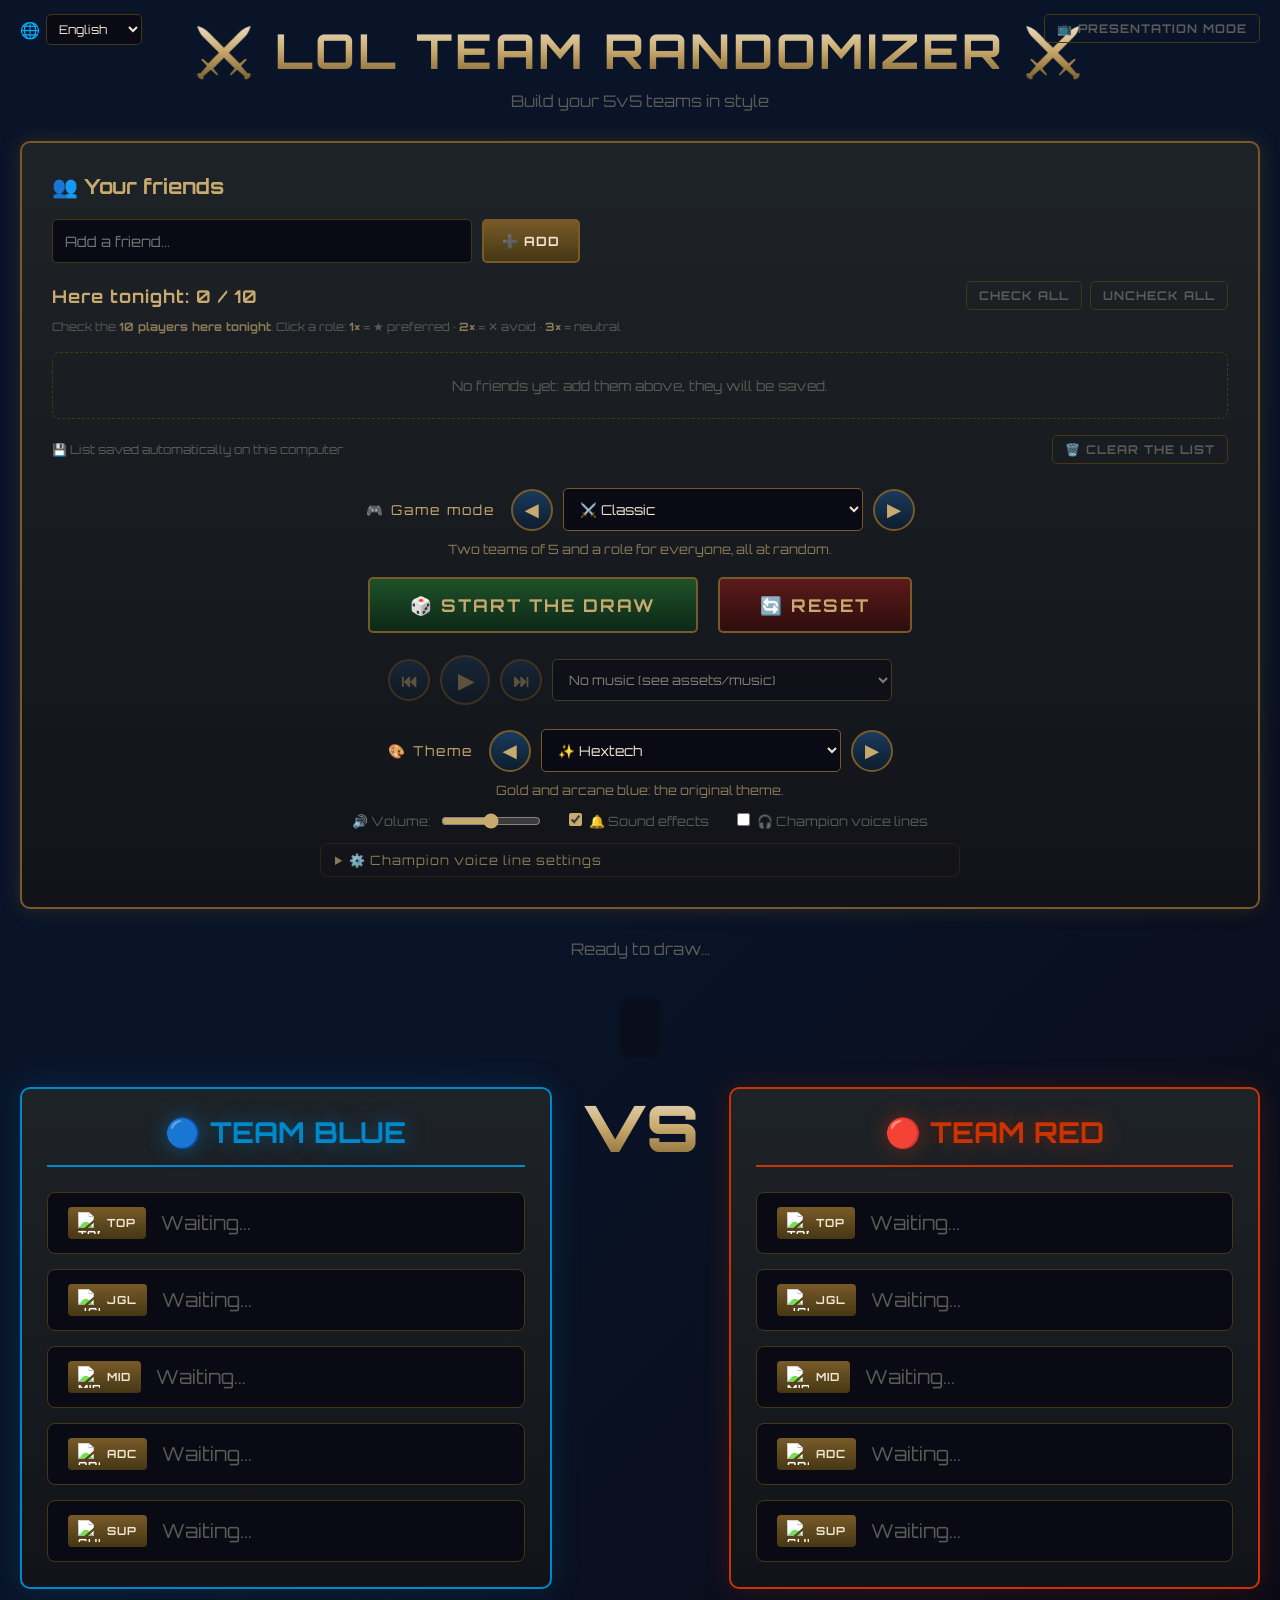
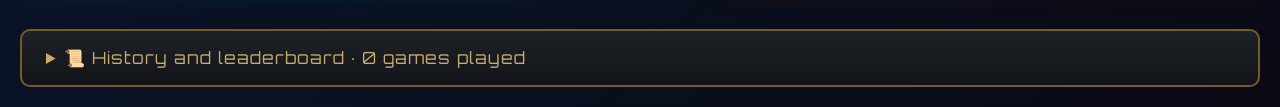
==== index.html @ ed77df09 "Premiere version publique du LoL Team Randomizer (FR/EN, modes, themes, historique)" ====
<!DOCTYPE html>
<html lang="fr">
<head>
    <meta charset="UTF-8">
    <meta name="viewport" content="width=device-width, initial-scale=1.0">
    <title>LoL Team Randomizer</title>
    <link rel="stylesheet" href="css/style.css">
    <!-- Applique le thème enregistré tout de suite, avant l'affichage (évite un flash aux couleurs par défaut) -->
    <script>
        try {
            var savedTheme = localStorage.getItem('lolRandomizer.theme');
            if (savedTheme && /^[a-z]+$/.test(savedTheme)) document.documentElement.dataset.theme = savedTheme;
        } catch (e) { /* stockage indisponible : thème par défaut */ }
    </script>
</head>
<body>
    <canvas id="confettiCanvas"></canvas>

    <!-- Compte à rebours -->
    <div class="countdown-overlay" id="countdownOverlay" aria-hidden="true">
        <div class="countdown-label" id="countdownLabel" data-i18n="count.teams"></div>
        <div class="countdown-number" id="countdownNumber">3</div>
    </div>

    <!-- Écran final -->
    <div class="versus-overlay" id="versusOverlay" role="dialog" aria-modal="true" data-i18n-aria="versus.aria">
        <div class="versus-panel">
            <div class="versus-title" id="versusTitle" data-i18n="versus.ready"></div>
            <div class="versus-grid">
                <div class="versus-team blue" id="versusBlue"></div>
                <div class="versus-vs">VS</div>
                <div class="versus-team red" id="versusRed"></div>
            </div>
            <div class="versus-notes" id="versusNotes"></div>
            <div class="versus-actions">
                <button id="versusMapBtn" data-i18n="versus.map"></button>
                <button id="versusCloseBtn" class="secondary" data-i18n="versus.close"></button>
            </div>
            <div class="versus-share">
                <button type="button" class="share-text-btn" data-i18n="share.text"></button>
                <button type="button" class="share-image-btn" data-i18n="share.image"></button>
                <button type="button" class="share-save-btn" data-i18n="share.save"></button>
            </div>
        </div>
    </div>

    <div class="container">
        <!-- Langue (le changement recharge la page : tout est sauvegardé) -->
        <div class="lang-switch">
            <span aria-hidden="true">🌐</span>
            <select id="langSelect" data-i18n-aria="lang.aria">
                <option value="fr">Français</option>
                <option value="en">English</option>
            </select>
        </div>
        <button type="button" class="link-btn presentation-toggle" id="presentationBtn" aria-pressed="false"
                data-i18n="app.presentation" data-i18n-title="app.presentation.title"></button>
        <h1>⚔️ LOL TEAM RANDOMIZER ⚔️</h1>
        <p class="subtitle" data-i18n="app.subtitle"></p>

        <div class="input-section">
            <h2 data-i18n="roster.title"></h2>

            <form class="add-friend" id="addFriendForm" autocomplete="off">
                <input type="text" id="newFriendName" maxlength="20" data-i18n-placeholder="roster.add.placeholder" data-i18n-aria="roster.add.aria">
                <button type="submit" class="small-btn" data-i18n="roster.add"></button>
            </form>

            <div class="roster-bar">
                <div class="roster-count under" id="rosterCount"></div>
                <div class="roster-bulk">
                    <button type="button" class="link-btn" id="checkAllBtn" data-i18n="roster.checkAll"></button>
                    <button type="button" class="link-btn" id="uncheckAllBtn" data-i18n="roster.uncheckAll"></button>
                </div>
            </div>
            <div class="roster-legend" data-i18n-html="roster.legend"></div>

            <div class="roster-grid" id="rosterGrid"></div>
            <div class="roster-notice" id="rosterNotice" role="status" aria-live="polite"></div>

            <div class="players-footer">
                <span class="save-hint" data-i18n="roster.saveHint"></span>
                <button type="button" class="link-btn" id="clearRosterBtn" data-i18n="roster.clear"></button>
            </div>

            <!-- Sélecteur de mode, comme le lecteur de musique : précédent / suivant / liste -->
            <div class="mode-bar">
                <span class="mode-title" data-i18n="mode.title"></span>
                <button type="button" class="music-btn" id="prevModeBtn" data-i18n-title="mode.prev" data-i18n-aria="mode.prev">◀</button>
                <select id="modeSelect" data-i18n-aria="mode.select.aria"></select>
                <button type="button" class="music-btn" id="nextModeBtn" data-i18n-title="mode.next" data-i18n-aria="mode.next">▶</button>
            </div>
            <div class="mode-description" id="modeDescription"></div>
            <div class="mode-status" id="modeStatus" role="status"></div>
            <div class="captain-options" id="captainOptions">
                <label><span data-i18n="captain.blue"></span> <select id="captainBlue"></select></label>
                <label><span data-i18n="captain.red"></span> <select id="captainRed"></select></label>
            </div>

            <div class="controls">
                <button id="startBtn"></button>
                <button id="resetBtn" data-i18n="btn.reset"></button>
            </div>

            <!-- Lecteur de musique : les pistes viennent de js/playlist.js -->
            <div class="music-bar">
                <button type="button" class="music-btn" id="prevBtn" data-i18n-title="music.prev" data-i18n-aria="music.prev.aria">⏮</button>
                <button type="button" class="music-btn play" id="musicBtn" data-i18n-title="music.play" data-i18n-aria="music.play">▶</button>
                <button type="button" class="music-btn" id="nextBtn" data-i18n-title="music.next" data-i18n-aria="music.next.aria">⏭</button>
                <select id="trackSelect" data-i18n-aria="music.select.aria"></select>
            </div>
            <div class="music-status" id="musicStatus" role="status"></div>

            <!-- Sélecteur de thème : même principe que les modes et la musique -->
            <div class="mode-bar theme-bar">
                <span class="mode-title" data-i18n="theme.title"></span>
                <button type="button" class="music-btn" id="prevThemeBtn" data-i18n-title="theme.prev" data-i18n-aria="theme.prev">◀</button>
                <select id="themeSelect" data-i18n-aria="theme.select.aria"></select>
                <button type="button" class="music-btn" id="nextThemeBtn" data-i18n-title="theme.next" data-i18n-aria="theme.next">▶</button>
            </div>
            <div class="mode-description" id="themeDescription"></div>
            <div class="volume-control">
                <label for="volume" data-i18n="volume.label"></label>
                <input type="range" id="volume" min="0" max="100" value="50">
                <label class="sfx-toggle"><input type="checkbox" id="sfxToggle" checked> <span data-i18n="sfx.label"></span></label>
                <label class="sfx-toggle"><input type="checkbox" id="championLineToggle"> <span data-i18n="line.toggle"></span></label>
            </div>
            <details class="line-settings" id="championLineSettings">
                <summary data-i18n="line.summary"></summary>
                <div class="line-settings-body">
                    <p class="line-note" data-i18n-html="line.note1"></p>
                    <label><span data-i18n="line.fallback.label"></span>
                        <select id="championFallback">
                            <option value="none" data-i18n="line.fallback.none"></option>
                            <option value="favorite" data-i18n="line.fallback.favorite"></option>
                            <option value="random" data-i18n="line.fallback.random"></option>
                        </select>
                    </label>
                    <label><span data-i18n="line.test.with"></span> <select id="championTestSelect"></select></label>
                    <div class="line-test">
                        <button type="button" class="link-btn" id="championTestBtn" data-i18n="line.test.btn"></button>
                        <span class="line-info" id="championTestInfo"></span>
                    </div>
                    <p class="line-note" data-i18n="line.note2"></p>
                </div>
            </details>
            <audio id="bgMusic" preload="metadata"></audio>
        </div>

        <div class="randomizer-display" id="drawArea">
            <div class="pick-label" id="pickLabel" data-i18n="draw.ready"></div>
            <div class="current-pick" id="currentPick"></div>
            <div class="draw-warning" id="drawWarning"></div>
            <div class="captain-actions" id="captainActions">
                <button type="button" class="link-btn" id="captainRandomBtn" data-i18n="captain.random"></button>
            </div>
            <div class="adjust-hint" id="adjustHint">
                <span id="adjustHintText" role="status"></span>
                <div class="post-actions">
                    <button type="button" class="link-btn" id="undoBtn" hidden data-i18n-title="undo.title"></button>
                    <button type="button" class="link-btn rematch-btn" id="rematchBtn" data-i18n="rematch.label" data-i18n-title="rematch.title"></button>
                    <button type="button" class="link-btn" id="showVersusBtn" data-i18n="final.show"></button>
                    <button type="button" class="link-btn share-text-btn" data-i18n="share.text"></button>
                    <button type="button" class="link-btn share-image-btn" data-i18n="share.image"></button>
                    <button type="button" class="link-btn share-save-btn" data-i18n="share.save"></button>
                </div>
                <div class="winner-bar" id="winnerBar" hidden>
                    <span id="winnerText" data-i18n="winner.who"></span>
                    <button type="button" class="link-btn win-btn blue" id="winBlueBtn" data-i18n="winner.blue"></button>
                    <button type="button" class="link-btn win-btn red" id="winRedBtn" data-i18n="winner.red"></button>
                </div>
            </div>
            <div class="remaining-pool" id="remainingPool"></div>
        </div>

        <div class="teams-section">
            <div class="team team-blue"><h2>🔵 TEAM BLUE</h2><div class="team-slots" id="blueTeam"></div></div>
            <div class="vs-section"><div class="vs">VS</div></div>
            <div class="team team-red"><h2>🔴 TEAM RED</h2><div class="team-slots" id="redTeam"></div></div>
        </div>

        <!-- Carte 3D -->
        <div class="minimap-section" id="minimapSection">
            <h2>🗺️ SUMMONER'S RIFT</h2>
            <div class="minimap-wrapper">
                <img class="minimap-bg" id="minimapImg" src="assets/map3d.png" alt="Summoner's Rift">
                <div class="map-tokens-overlay" id="mapTokensOverlay"></div>
            </div>
        </div>

        <!-- Historique des parties et classement -->
        <details class="history-section" id="historySection">
            <summary id="historySummary" data-i18n="history.summary.default"></summary>
            <div class="history-body" id="historyBody"></div>
        </details>
    </div>

    <!-- Télécommande du mode présentation (visible seulement dans ce mode) -->
    <div class="presentation-bar" id="presentationBar">
        <button type="button" class="pres-btn" id="presPrevModeBtn" data-i18n-title="mode.prev" data-i18n-aria="mode.prev">◀</button>
        <span class="pres-mode" id="presentationMode"></span>
        <button type="button" class="pres-btn" id="presNextModeBtn" data-i18n-title="mode.next" data-i18n-aria="mode.next">▶</button>
        <button type="button" class="pres-btn main" id="presStartBtn"></button>
        <button type="button" class="pres-btn" id="presRematchBtn" hidden data-i18n="pres.rematch"></button>
        <button type="button" class="pres-btn" id="presResetBtn" data-i18n="btn.reset"></button>
        <button type="button" class="pres-btn" id="presFullscreenBtn" data-i18n-title="pres.fullscreen">⛶</button>
        <button type="button" class="pres-btn" id="presExitBtn" data-i18n="pres.exit" data-i18n-title="pres.exit.title"></button>
        <span class="pres-notice" id="presentationNotice" role="status"></span>
    </div>

    <!-- Scripts classiques (pas de modules) : l'ordre compte, et ça marche en double-clic -->
    <script src="js/i18n.js"></script>
    <script src="js/lang-fr.js"></script>
    <script src="js/lang-en.js"></script>
    <script src="js/config.js"></script>
    <script src="js/utils.js"></script>
    <script src="js/storage.js"></script>
    <script src="js/champions.js"></script>
    <script src="js/confetti.js"></script>
    <script src="js/playlist.js"></script>
    <script src="js/audio.js"></script>
    <script src="js/sound.js"></script>
    <script src="js/themes.js"></script>
    <script src="js/pick-sounds.js"></script>
    <script src="js/modes.js"></script>
    <script src="js/ui.js"></script>
    <script src="js/roster.js"></script>
    <script src="js/map.js"></script>
    <script src="js/overlay.js"></script>
    <script src="js/stats.js"></script>
    <script src="js/history.js"></script>
    <script src="js/share.js"></script>
    <script src="js/recap.js"></script>
    <script src="js/presentation.js"></script>
    <script src="js/randomizer.js"></script>
    <script src="js/captains.js"></script>
    <script src="js/adjust.js"></script>
    <script src="js/main.js"></script>
</body>
</html>
---- css/style.css ----
@import url('https://fonts.googleapis.com/css2?family=Beaufort+for+LOL:wght@700&family=Orbitron:wght@400;700;900&display=swap');

/* ── Thèmes ──
   Les couleurs "d'ambiance" (ors, bruns, fonds) sont des variables : un thème = un bloc qui les redéfinit.
   Les couleurs qui ont un sens (équipe bleue / rouge, vert = validé, jaune = sélection) ne changent jamais.
   Le thème par défaut est Hextech ; js/themes.js pose data-theme sur <html>. */
:root {
    --bg-a: #0a1428; --bg-b: #091428; --bg-c: #0a0a15;
    --panel-top: #1e2328; --panel-bottom: #111318; --input-bg: #0a0a15;
    --gold: #c8aa6e; --gold-light: #f0e6d2; --gold-deep: #7a5c29; --gold-rgb: 200, 170, 110;
    --border: #785a28; --border-dim: #463714; --border-faint: #2a2418; --border-rgb: 120, 90, 40; --line: #1c1a14;
    --muted: #8a7a55; --muted-dark: #5b5a56;
    --overlay-a-rgb: 12, 24, 48; --overlay-b-rgb: 3, 6, 14;
}
:root[data-theme="noxus"] {
    --bg-a: #1c0a0d; --bg-b: #160709; --bg-c: #0b0405;
    --panel-top: #2a1214; --panel-bottom: #1a0a0c; --input-bg: #0e0506;
    --gold: #e8674d; --gold-light: #ffe2d8; --gold-deep: #8f2a1c; --gold-rgb: 232, 103, 77;
    --border: #9a3324; --border-dim: #552018; --border-faint: #33130f; --border-rgb: 154, 51, 36; --line: #28100d;
    --muted: #b5695a; --muted-dark: #8c574d;
    --overlay-a-rgb: 42, 12, 16; --overlay-b-rgb: 12, 3, 5;
}
:root[data-theme="demacia"] {
    --bg-a: #12213d; --bg-b: #0f1b34; --bg-c: #0a1226;
    --panel-top: #20325a; --panel-bottom: #15233f; --input-bg: #0c162b;
    --gold: #f0cf6b; --gold-light: #f7f9ff; --gold-deep: #a67e1f; --gold-rgb: 240, 207, 107;
    --border: #b8963a; --border-dim: #5a6d96; --border-faint: #33436a; --border-rgb: 184, 150, 58; --line: #26345a;
    --muted: #a9b9dc; --muted-dark: #7486ad;
    --overlay-a-rgb: 18, 33, 61; --overlay-b-rgb: 6, 10, 24;
}
:root[data-theme="zaun"] {
    --bg-a: #170b28; --bg-b: #12091f; --bg-c: #0a0514;
    --panel-top: #26173f; --panel-bottom: #170e29; --input-bg: #0b0618;
    --gold: #b6f04a; --gold-light: #f3ffd9; --gold-deep: #5f8a14; --gold-rgb: 182, 240, 74;
    --border: #7b5cc0; --border-dim: #45308a; --border-faint: #2f2163; --border-rgb: 123, 92, 192; --line: #231a4b;
    --muted: #ab96dd; --muted-dark: #7160a3;
    --overlay-a-rgb: 26, 12, 46; --overlay-b-rgb: 8, 4, 18;
}
:root[data-theme="shadow"] {
    --bg-a: #051a1c; --bg-b: #04171a; --bg-c: #020b0d;
    --panel-top: #0e2e2f; --panel-bottom: #081c1d; --input-bg: #030f10;
    --gold: #63e6cf; --gold-light: #dcfff8; --gold-deep: #1d7f72; --gold-rgb: 99, 230, 207;
    --border: #2f978a; --border-dim: #1a5c55; --border-faint: #10403b; --border-rgb: 47, 151, 138; --line: #0c2e2b;
    --muted: #70bbb0; --muted-dark: #3f8078;
    --overlay-a-rgb: 6, 32, 34; --overlay-b-rgb: 2, 10, 12;
}

* { margin: 0; padding: 0; box-sizing: border-box; }

body {
    min-height: 100vh;
    background: linear-gradient(135deg, var(--bg-a) 0%, var(--bg-b) 50%, var(--bg-c) 100%);
    transition: background 0.4s;
    font-family: 'Orbitron', sans-serif;
    color: var(--gold);
    overflow-x: hidden;
}

.container { max-width: 1400px; margin: 0 auto; padding: 20px; position: relative; }

h1 {
    text-align: center; font-size: 3rem; margin-bottom: 10px;
    background: linear-gradient(180deg, var(--gold-light) 0%, var(--gold) 50%, var(--gold-deep) 100%);
    -webkit-background-clip: text; -webkit-text-fill-color: transparent;
    letter-spacing: 3px;
}
.subtitle { text-align: center; color: var(--muted-dark); margin-bottom: 30px; font-size: 1rem; }

/* ── Boutons ── */
button {
    padding: 15px 40px; font-family: 'Orbitron', sans-serif; font-size: 1.1rem; font-weight: bold;
    border: 2px solid var(--border); border-radius: 5px; cursor: pointer; transition: all 0.3s;
    text-transform: uppercase; letter-spacing: 2px;
}
.controls { display: flex; justify-content: center; gap: 20px; margin-top: 20px; flex-wrap: wrap; }
#startBtn { background: linear-gradient(180deg, #1e5128 0%, #0d2818 100%); color: var(--gold); }
#startBtn:hover:not(:disabled) { background: linear-gradient(180deg, #2d7a3d 0%, #1e5128 100%); box-shadow: 0 0 20px rgba(45, 122, 61, 0.5); transform: scale(1.05); }
#startBtn:disabled { opacity: 0.5; cursor: not-allowed; }
#resetBtn { background: linear-gradient(180deg, #5c1a1a 0%, #2d0d0d 100%); color: var(--gold); }
#resetBtn:hover { background: linear-gradient(180deg, #8b2828 0%, #5c1a1a 100%); box-shadow: 0 0 20px rgba(139, 40, 40, 0.5); transform: scale(1.05); }

button.small-btn {
    padding: 10px 18px; font-size: 0.8rem; letter-spacing: 1px;
    background: linear-gradient(180deg, var(--border) 0%, var(--border-dim) 100%); color: var(--gold-light);
}
button.small-btn:hover { filter: brightness(1.25); }
button.link-btn {
    padding: 6px 12px; font-size: 0.75rem; letter-spacing: 1px;
    background: transparent; color: var(--muted-dark); border: 1px solid var(--border-dim);
}
button.link-btn:hover { color: var(--gold); border-color: var(--gold); }

/* ── Roster d'amis ── */
.input-section {
    background: linear-gradient(180deg, var(--panel-top) 0%, var(--panel-bottom) 100%);
    border: 2px solid var(--border); border-radius: 10px; padding: 30px;
    margin-bottom: 30px; box-shadow: 0 0 20px rgba(var(--border-rgb), 0.3);
}
.input-section h2 { color: var(--gold); margin-bottom: 20px; font-size: 1.3rem; }

.add-friend { display: flex; gap: 10px; margin-bottom: 18px; }
.add-friend input {
    flex: 1; max-width: 420px;
    background: var(--input-bg); border: 1px solid var(--border-dim); border-radius: 5px;
    padding: 12px; color: var(--gold-light); font-family: 'Orbitron', sans-serif; font-size: 0.9rem; transition: all 0.3s;
}
.add-friend input:focus, .friend-name:focus { outline: none; border-color: var(--gold); box-shadow: 0 0 10px rgba(var(--gold-rgb), 0.3); }

.roster-bar { display: flex; justify-content: space-between; align-items: center; gap: 15px; flex-wrap: wrap; margin-bottom: 8px; }
.roster-count { font-size: 1.1rem; font-weight: 700; letter-spacing: 1px; }
.roster-count.ok { color: #4ade80; text-shadow: 0 0 12px rgba(74, 222, 128, 0.4); }
.roster-count.under { color: var(--gold); }
.roster-count.over { color: #ff6b4a; }
.roster-bulk { display: flex; gap: 8px; }
.roster-legend { color: var(--muted-dark); font-size: 0.72rem; margin-bottom: 16px; line-height: 1.6; }
.roster-legend b { color: var(--muted); }

.roster-grid { display: grid; grid-template-columns: repeat(auto-fill, minmax(360px, 1fr)); gap: 10px; align-items: start; }
.roster-empty { grid-column: 1 / -1; text-align: center; color: var(--muted-dark); padding: 24px; border: 1px dashed var(--border-dim); border-radius: 8px; font-size: 0.85rem; }

.friend {
    display: flex; align-items: center; gap: 10px;
    background: var(--input-bg); border: 1px solid var(--border-faint); border-radius: 8px; padding: 8px 10px;
    opacity: 0.6; transition: all 0.2s;
}
.friend.present { opacity: 1; border-color: var(--border); background: linear-gradient(90deg, rgba(var(--border-rgb), 0.18), var(--input-bg) 60%); }
.friend input[type="checkbox"] { width: 20px; height: 20px; accent-color: var(--gold); cursor: pointer; flex-shrink: 0; }
.friend-name {
    flex: 1; min-width: 80px;
    background: transparent; border: 1px solid transparent; border-radius: 5px;
    padding: 6px 8px; color: var(--gold-light); font-family: 'Orbitron', sans-serif; font-size: 0.9rem;
}
.friend-name:hover { border-color: var(--border-dim); }

.friend-roles { display: flex; gap: 5px; }
button.role-pref {
    position: relative; width: 34px; height: 34px; padding: 0; border-radius: 6px;
    background: var(--input-bg); border: 1px solid var(--border-dim);
    display: flex; align-items: center; justify-content: center;
}
button.role-pref img { width: 20px; height: 20px; filter: grayscale(1) brightness(1.2); opacity: 0.45; transition: all 0.2s; }
button.role-pref:hover { border-color: var(--gold); }
button.role-pref:hover img { opacity: 0.9; }
button.role-pref.prefer { border-color: #4ade80; background: rgba(74, 222, 128, 0.12); box-shadow: 0 0 8px rgba(74, 222, 128, 0.35); }
button.role-pref.prefer img { filter: brightness(1.5); opacity: 1; }
button.role-pref.avoid { border-color: #cc3300; background: rgba(204, 51, 0, 0.12); }
button.role-pref.avoid img { opacity: 0.25; }
button.role-pref.prefer::after, button.role-pref.avoid::after {
    position: absolute; top: -6px; right: -5px; width: 15px; height: 15px; border-radius: 50%;
    font-size: 9px; line-height: 15px; text-align: center; font-weight: 900; color: #000;
}
button.role-pref.prefer::after { content: '★'; background: #4ade80; }
button.role-pref.avoid::after { content: '✕'; background: #ff6b4a; }

button.friend-del {
    padding: 4px 8px; font-size: 0.8rem; letter-spacing: 0;
    background: transparent; color: var(--muted-dark); border: 1px solid transparent;
}
button.friend-del:hover { color: #ff6b4a; border-color: #cc3300; }

.roster-notice { min-height: 0; margin-top: 14px; font-size: 0.8rem; }
.roster-notice.warn { color: #ffcc00; }
.roster-notice.error { color: #ff6b4a; }
.roster-notice.warn, .roster-notice.error { padding: 10px 14px; border: 1px solid currentColor; border-radius: 6px; background: rgba(0, 0, 0, 0.3); }

.players-footer { display: flex; justify-content: space-between; align-items: center; gap: 15px; flex-wrap: wrap; margin-top: 16px; }
.save-hint { color: var(--muted-dark); font-size: 0.75rem; }

/* ── Sélecteur de mode (même principe que le lecteur de musique) ── */
.mode-bar { display: flex; align-items: center; justify-content: center; gap: 10px; margin-top: 24px; flex-wrap: wrap; }
.mode-title { color: var(--gold); font-size: 0.85rem; letter-spacing: 2px; margin-right: 6px; }
#modeSelect, #themeSelect, .captain-options select {
    padding: 11px 12px; background: var(--input-bg); color: var(--gold-light); border: 1px solid var(--border); border-radius: 5px;
    font-family: 'Orbitron', sans-serif; font-size: 0.85rem; cursor: pointer;
}
#modeSelect, #themeSelect { width: 300px; max-width: 100%; }
#modeSelect:focus, #themeSelect:focus, .captain-options select:focus { outline: none; border-color: var(--gold); box-shadow: 0 0 10px rgba(var(--gold-rgb), 0.3); }
#modeSelect:disabled, .music-btn:disabled { opacity: 0.4; cursor: not-allowed; }
.mode-description { text-align: center; color: var(--muted); font-size: 0.8rem; margin-top: 10px; }
.mode-status { text-align: center; font-size: 0.75rem; margin-top: 6px; }
.mode-status.ok { color: #4ade80; }
.mode-status.info { color: var(--muted); }
.mode-status.error { color: #ff6b4a; }

.captain-options { display: none; justify-content: center; gap: 24px; flex-wrap: wrap; margin-top: 14px; }
.captain-options.visible { display: flex; }
.captain-options label { color: var(--muted); font-size: 0.8rem; display: flex; align-items: center; gap: 8px; }

.captain-actions { display: none; margin-top: 10px; }
.captain-actions.visible { display: block; }
.pool-player.pickable { cursor: pointer; border-color: var(--gold); }
.pool-player.pickable:hover, .pool-player.pickable:focus-visible { border-color: #ffcc00; box-shadow: 0 0 15px rgba(255, 204, 0, 0.5); transform: scale(1.1); color: #ffcc00; outline: none; }
.team.on-turn { animation: turnGlow 1s ease-in-out infinite alternate; }
@keyframes turnGlow { from { filter: brightness(1); } to { filter: brightness(1.35); } }

/* ── Lecteur de musique ── */
.music-bar { display: flex; align-items: center; justify-content: center; gap: 10px; margin-top: 22px; flex-wrap: wrap; }
button.music-btn {
    width: 42px; height: 42px; padding: 0; font-size: 1.05rem; letter-spacing: 0; text-transform: none;
    background: linear-gradient(180deg, #1a3a5c 0%, #0d1d2d 100%); color: var(--gold); border-radius: 50%;
    display: flex; align-items: center; justify-content: center;
}
button.music-btn:hover:not(:disabled) { background: linear-gradient(180deg, #28558b 0%, #1a3a5c 100%); box-shadow: 0 0 16px rgba(40, 85, 139, 0.55); }
button.music-btn.play { width: 50px; height: 50px; font-size: 1.25rem; }
button.music-btn:disabled { opacity: 0.4; cursor: not-allowed; }
#trackSelect {
    width: 340px; max-width: 100%; padding: 11px 12px;
    background: var(--input-bg); color: var(--gold-light); border: 1px solid var(--border); border-radius: 5px;
    font-family: 'Orbitron', sans-serif; font-size: 0.8rem; cursor: pointer;
}
#trackSelect:focus { outline: none; border-color: var(--gold); box-shadow: 0 0 10px rgba(var(--gold-rgb), 0.3); }
#trackSelect:disabled { opacity: 0.5; cursor: not-allowed; }
.music-status { text-align: center; color: #ffcc00; font-size: 0.75rem; min-height: 0; margin-top: 8px; }

.volume-control { display: flex; align-items: center; gap: 10px; justify-content: center; margin-top: 15px; flex-wrap: wrap; }
.volume-control label { color: var(--muted-dark); font-size: 0.8rem; }
.volume-control input[type="range"] { width: 100px; accent-color: var(--gold); }
.sfx-toggle { margin-left: 18px; cursor: pointer; }
.sfx-toggle input { accent-color: var(--gold); margin-right: 4px; }

/* ── Équipes ── */
.teams-section { display: grid; grid-template-columns: 1fr auto 1fr; gap: 30px; align-items: start; }
.team { background: linear-gradient(180deg, var(--panel-top) 0%, var(--panel-bottom) 100%); border: 2px solid var(--border); border-radius: 10px; padding: 25px; min-height: 400px; }
.team-blue { border-color: #0088cc; box-shadow: 0 0 30px rgba(0, 136, 204, 0.2); }
.team-red { border-color: #cc3300; box-shadow: 0 0 30px rgba(204, 51, 0, 0.2); }
.team h2 { text-align: center; font-size: 1.8rem; margin-bottom: 25px; padding-bottom: 15px; border-bottom: 2px solid; }
.team-blue h2 { color: #0088cc; border-color: #0088cc; text-shadow: 0 0 20px rgba(0, 136, 204, 0.5); }
.team-red h2 { color: #cc3300; border-color: #cc3300; text-shadow: 0 0 20px rgba(204, 51, 0, 0.5); }
.team-slots { display: flex; flex-direction: column; gap: 15px; }

.slot {
    background: var(--input-bg); border: 1px solid var(--border-dim); border-radius: 8px;
    padding: 14px 20px; font-size: 1.2rem; color: var(--muted-dark); transition: all 0.3s;
    display: flex; align-items: center; gap: 15px;
}
.slot.filled { color: var(--gold-light); border-color: var(--gold); }
.team-blue .slot.filled { border-color: #0088cc; background: linear-gradient(90deg, rgba(0, 136, 204, 0.18), var(--input-bg) 70%); }
.team-red .slot.filled { border-color: #cc3300; background: linear-gradient(90deg, rgba(204, 51, 0, 0.18), var(--input-bg) 70%); }
.slot.selecting { animation: pulse 0.1s infinite; border-color: #ffcc00; box-shadow: 0 0 20px rgba(255, 204, 0, 0.5); }
.slot.locked { animation: lockPop 0.5s ease-out; }
.slot-role {
    min-width: 70px; padding: 5px 10px;
    background: linear-gradient(180deg, var(--border) 0%, var(--border-dim) 100%); border-radius: 4px;
    display: flex; align-items: center; justify-content: center; gap: 7px;
    font-size: 0.7rem; font-weight: bold; letter-spacing: 1px; color: var(--gold-light);
}
.slot-role img { width: 22px; height: 22px; flex-shrink: 0; filter: brightness(1.3); }
.slot-name { flex: 1; min-width: 0; overflow: hidden; text-overflow: ellipsis; white-space: nowrap; }
.slot-role-plain { min-width: 62px; }

/* Champion tiré au hasard (mode "Champions au hasard") */
.slot-champ { display: none; align-items: center; gap: 8px; flex-shrink: 0; font-size: 0.8rem; color: var(--gold); }
.slot-champ.has-champ { display: flex; }
.slot-champ-icon { width: 34px; height: 34px; border-radius: 6px; border: 1px solid var(--gold); object-fit: cover; }
.slot-champ.rolling .slot-champ-icon { display: none; }
.slot-champ.rolling .slot-champ-name { color: #ffcc00; }
.slot-champ.champ-locked { animation: lockPop 0.5s ease-out; }
button.slot-champ-reroll {
    width: 34px; height: 34px; padding: 0; font-size: 1rem; letter-spacing: 0; flex-shrink: 0; display: none;
    background: rgba(0, 0, 0, 0.4); border: 1px solid var(--border-dim); border-radius: 6px; align-items: center; justify-content: center;
}
.slot.adjustable button.slot-champ-reroll { display: flex; }
button.slot-champ-reroll:hover:not(:disabled) { border-color: #ffcc00; transform: rotate(-25deg) scale(1.1); }
button.slot-champ-reroll:disabled { opacity: 0.3; cursor: not-allowed; }

/* Ajustements après le tirage : clic pour échanger, 🎲 pour relancer un poste */
button.slot-reroll {
    display: none; width: 34px; height: 34px; padding: 0; font-size: 1rem; letter-spacing: 0; flex-shrink: 0;
    background: rgba(0, 0, 0, 0.4); border: 1px solid var(--border-dim); border-radius: 6px;
    align-items: center; justify-content: center;
}
.slot.adjustable button.slot-reroll { display: flex; }
button.slot-reroll:hover { border-color: #ffcc00; transform: rotate(25deg) scale(1.1); }
.slot.adjustable { cursor: pointer; }
.slot.adjustable:hover, .slot.adjustable:focus-visible { border-color: #ffcc00; outline: none; }
.slot.swap-selected { border-color: #ffcc00 !important; box-shadow: 0 0 18px rgba(255, 204, 0, 0.55); transform: scale(1.02); }

.adjust-hint {
    display: none; flex-direction: column; align-items: center; gap: 10px;
    margin-top: 12px; color: var(--muted); font-size: 0.78rem;
}
.adjust-hint.visible { display: flex; }
.post-actions, .winner-bar { display: flex; align-items: center; justify-content: center; gap: 10px; flex-wrap: wrap; }
.winner-bar[hidden] { display: none; }
button.rematch-btn { color: var(--gold); border-color: var(--border); }
button.rematch-btn:hover { background: rgba(var(--gold-rgb), 0.12); }
.winner-bar > span { color: var(--gold); font-size: 0.85rem; letter-spacing: 1px; }
button.win-btn.blue:hover, button.win-btn.blue.active { color: #6fcbff; border-color: #0088cc; }
button.win-btn.red:hover, button.win-btn.red.active { color: #ff8a6b; border-color: #cc3300; }
button.win-btn.active { background: rgba(255, 255, 255, 0.06); }

/* Boutons de partage sur l'écran final */
.versus-share { display: flex; justify-content: center; gap: 12px; flex-wrap: wrap; margin-top: 14px; }
.versus-share button {
    padding: 9px 16px; font-size: 0.75rem; letter-spacing: 1px;
    background: transparent; color: var(--muted); border: 1px solid var(--border-dim);
}
.versus-share button:hover { color: var(--gold); border-color: var(--gold); }

/* Réglages de l'annonceur */
.line-settings { max-width: 640px; margin: 14px auto 0; border: 1px solid var(--border-faint); border-radius: 8px; padding: 8px 14px; }
.line-settings summary { cursor: pointer; color: var(--muted); font-size: 0.8rem; letter-spacing: 1px; }
.line-settings summary:hover { color: var(--gold); }
.line-settings-body { display: grid; gap: 12px; margin-top: 12px; padding-bottom: 6px; }
.line-settings-body label { display: flex; align-items: center; gap: 10px; color: var(--muted); font-size: 0.8rem; flex-wrap: wrap; }
.line-settings-body select, .friend-intro select {
    flex: 1; min-width: 130px; padding: 8px 10px; background: var(--input-bg); color: var(--gold-light);
    border: 1px solid var(--border); border-radius: 5px; font-family: 'Orbitron', sans-serif; font-size: 0.8rem;
}
.line-test { display: flex; align-items: center; gap: 12px; flex-wrap: wrap; }
.line-info { color: var(--muted); font-size: 0.72rem; }
.line-note { color: var(--muted-dark); font-size: 0.72rem; line-height: 1.6; }
.line-note b { color: var(--muted); }

/* Intro spéciale d'un ami (🎤) */
.friend { flex-wrap: wrap; }
button.friend-intro-btn {
    padding: 4px 8px; font-size: 0.9rem; letter-spacing: 0; background: transparent;
    border: 1px solid transparent; border-radius: 6px; opacity: 0.45;
}
button.friend-intro-btn:hover { opacity: 1; border-color: var(--border); }
button.friend-intro-btn.set { opacity: 1; background: rgba(var(--gold-rgb), 0.15); border-color: var(--gold); }
.friend-intro { flex: 1 0 100%; display: flex; gap: 8px; align-items: center; flex-wrap: wrap; padding: 6px 0 2px 30px; }

/* Historique et classement */
.history-section { margin-top: 40px; border: 2px solid var(--border); border-radius: 10px; padding: 16px 24px; background: linear-gradient(180deg, var(--panel-top) 0%, var(--panel-bottom) 100%); }
.history-section summary { cursor: pointer; color: var(--gold); font-size: 1.05rem; letter-spacing: 1px; }
.history-body { margin-top: 18px; }
.hist-title { color: var(--gold); font-size: 0.95rem; letter-spacing: 1px; margin: 18px 0 10px; }
.hist-empty { color: var(--muted-dark); font-size: 0.8rem; padding: 10px 0; }
table.leaderboard { width: 100%; border-collapse: collapse; font-size: 0.85rem; }
table.leaderboard th { color: var(--muted); font-weight: 400; text-align: left; padding: 6px 10px; border-bottom: 1px solid var(--border-dim); }
table.leaderboard td { padding: 8px 10px; border-bottom: 1px solid var(--line); color: var(--gold); }
table.leaderboard td.lb-name { color: var(--gold-light); font-weight: 700; }
.hist-match { display: grid; grid-template-columns: 200px 1fr auto; gap: 14px; align-items: center; padding: 10px 0; border-bottom: 1px solid var(--line); font-size: 0.78rem; }
.hist-meta { color: var(--muted); }
.hist-team { padding: 2px 0; color: var(--muted); }
.hist-team.blue { color: #7aa9c4; } .hist-team.red { color: #c4907a; }
.hist-team.won { font-weight: 700; color: var(--gold-light); }
.hist-actions { display: flex; gap: 6px; }
.hist-actions .link-btn.active { color: #4ade80; border-color: #4ade80; }
.hist-footer { display: flex; justify-content: flex-end; gap: 10px; margin-top: 16px; flex-wrap: wrap; }
/* ── Glisser-déposer pour échanger deux joueurs ── */
.slot.adjustable[draggable="true"] { cursor: grab; }
.slot.dragging { opacity: 0.4; cursor: grabbing; }
.slot.drop-target { border-color: #ffcc00 !important; box-shadow: 0 0 22px rgba(255, 204, 0, 0.6); transform: scale(1.03); }

/* ── Badges, statistiques fun, récap de soirée ── */
table.leaderboard td.lb-badges { white-space: nowrap; }
.badge { display: inline-block; margin-right: 4px; font-size: 1.05rem; cursor: help; }
.badge-legend { color: var(--muted-dark); font-size: 0.7rem; margin-top: 10px; line-height: 1.8; }
.facts { display: grid; grid-template-columns: repeat(auto-fill, minmax(320px, 1fr)); gap: 10px; }
.fact { display: flex; align-items: center; gap: 12px; padding: 10px 14px; background: var(--input-bg); border: 1px solid var(--border-faint); border-radius: 8px; font-size: 0.8rem; color: var(--gold-light); line-height: 1.5; }
.fact-icon { font-size: 1.4rem; flex-shrink: 0; }
.recap-box { margin-bottom: 10px; padding-bottom: 14px; border-bottom: 1px solid var(--line); }
.recap-box .hist-title { margin-top: 0; }
.recap-row { display: flex; align-items: center; gap: 10px; flex-wrap: wrap; }
.recap-row select {
    flex: 1; min-width: 220px; max-width: 420px; padding: 9px 10px; background: var(--input-bg); color: var(--gold-light);
    border: 1px solid var(--border); border-radius: 5px; font-family: 'Orbitron', sans-serif; font-size: 0.8rem;
}

/* ── Mode présentation (partage d'écran) : gros textes, interface allégée ── */
.presentation-toggle { position: absolute; top: 14px; right: 20px; z-index: 5; }
.lang-switch { position: absolute; top: 14px; left: 20px; z-index: 5; display: flex; align-items: center; gap: 6px; color: var(--muted); }
.lang-switch select {
    padding: 6px 8px; background: var(--input-bg); color: var(--gold-light); border: 1px solid var(--border-dim);
    border-radius: 5px; font-family: 'Orbitron', sans-serif; font-size: 0.75rem; cursor: pointer;
}
.lang-switch select:focus { outline: none; border-color: var(--gold); }
body.presentation .lang-switch { display: none; }
.presentation-bar {
    display: none; position: fixed; left: 0; right: 0; bottom: 0; z-index: 7000;
    align-items: center; justify-content: center; flex-wrap: wrap; gap: 10px; padding: 12px 16px;
    background: rgba(var(--overlay-b-rgb), 0.94); border-top: 2px solid var(--border);
}
body.presentation .presentation-bar { display: flex; }
button.pres-btn {
    padding: 10px 18px; font-size: 0.95rem; letter-spacing: 1px;
    background: linear-gradient(180deg, var(--border) 0%, var(--border-dim) 100%); color: var(--gold-light);
}
button.pres-btn.main { background: linear-gradient(180deg, #1e5128 0%, #0d2818 100%); color: var(--gold); }
button.pres-btn:hover:not(:disabled) { filter: brightness(1.3); }
button.pres-btn:disabled { opacity: 0.45; cursor: not-allowed; }
button.pres-btn[hidden] { display: none; }
.pres-mode { min-width: 230px; text-align: center; color: var(--gold); font-size: 1rem; letter-spacing: 1px; }
.pres-notice { flex-basis: 100%; text-align: center; color: #ff6b4a; font-size: 0.9rem; }
.pres-notice:empty { display: none; }

body.presentation .input-section,
body.presentation .history-section,
body.presentation .subtitle,
body.presentation .presentation-toggle,
body.presentation .captain-options,
body.presentation #adjustHintText,
body.presentation #rematchBtn,
body.presentation .post-actions .share-text-btn,
body.presentation .post-actions .share-image-btn,
body.presentation .post-actions .share-save-btn { display: none; }
body.presentation .container { max-width: 1700px; padding: 12px 24px 150px; }
body.presentation h1 { font-size: 2rem; margin-bottom: 4px; }
body.presentation .randomizer-display { margin-bottom: 18px; }
body.presentation .pick-label { font-size: 1.5rem; color: var(--gold); }
body.presentation .current-pick { font-size: 4.2rem; }
body.presentation .remaining-pool .pool-player { font-size: 1.15rem; padding: 10px 18px; }
body.presentation .teams-section { grid-template-columns: 1fr auto 1fr; gap: 24px; }
body.presentation .vs-section { order: 0; }
body.presentation .vs { font-size: 5rem; }
body.presentation .team { padding: 22px; min-height: 0; }
body.presentation .team h2 { font-size: 2.3rem; margin-bottom: 20px; }
body.presentation .slot { font-size: 2rem; padding: 18px 26px; }
body.presentation .slot-role { min-width: 110px; padding: 8px 14px; font-size: 0.95rem; }
body.presentation .slot-role img { width: 30px; height: 30px; }
body.presentation .slot-champ { font-size: 1.1rem; }
body.presentation .slot-champ-icon { width: 56px; height: 56px; }
body.presentation .minimap-section { margin-top: 24px; }
@media (max-width: 900px) { body.presentation .teams-section { grid-template-columns: 1fr; } }
@keyframes pulse { 0%, 100% { background: var(--input-bg); } 50% { background: #1a1a25; } }
@keyframes lockPop { 0% { transform: scale(1.06); filter: brightness(2); } 100% { transform: scale(1); filter: brightness(1); } }

.vs-section { display: flex; align-items: center; justify-content: center; }
.vs { font-size: 4rem; font-weight: 900; background: linear-gradient(180deg, var(--gold-light) 0%, var(--gold) 50%, var(--gold-deep) 100%); -webkit-background-clip: text; -webkit-text-fill-color: transparent; }

/* ── Affichage du tirage ── */
.randomizer-display { text-align: center; margin-bottom: 30px; min-height: 80px; display: flex; flex-direction: column; align-items: center; justify-content: center; }
.current-pick { font-size: 2.5rem; color: #ffcc00; text-shadow: 0 0 20px rgba(255, 204, 0, 0.5); animation: glow 0.5s infinite alternate; }
.pick-label { color: var(--muted-dark); font-size: 1rem; margin-bottom: 10px; }
.draw-warning { color: #ffcc00; font-size: 0.8rem; margin-top: 8px; max-width: 800px; }
@keyframes glow { from { text-shadow: 0 0 20px rgba(255, 204, 0, 0.5); } to { text-shadow: 0 0 40px rgba(255, 204, 0, 0.8); } }

.remaining-pool { display: flex; flex-wrap: wrap; justify-content: center; gap: 10px; margin-top: 20px; padding: 20px; background: rgba(10, 10, 21, 0.5); border-radius: 10px; min-height: 60px; }
.pool-player { background: linear-gradient(180deg, var(--panel-top) 0%, var(--panel-bottom) 100%); border: 1px solid var(--border-dim); padding: 8px 15px; border-radius: 5px; color: var(--gold); font-size: 0.9rem; transition: all 0.3s; }
.pool-player.highlight { border-color: #ffcc00; box-shadow: 0 0 15px rgba(255, 204, 0, 0.5); transform: scale(1.1); color: #ffcc00; }
.pool-player.selected { opacity: 0.3; text-decoration: line-through; }

#confettiCanvas { position: fixed; top: 0; left: 0; width: 100%; height: 100%; pointer-events: none; z-index: 9999; }

/* ── Compte à rebours ── */
.countdown-overlay {
    position: fixed; inset: 0; z-index: 8000; display: none;
    flex-direction: column; align-items: center; justify-content: center;
    background: radial-gradient(circle, rgba(var(--overlay-a-rgb), 0.94) 0%, rgba(var(--overlay-b-rgb), 0.98) 100%);
}
.countdown-overlay.visible { display: flex; }
.countdown-label { color: var(--gold); letter-spacing: 6px; font-size: 1.2rem; margin-bottom: 20px; text-align: center; }
.countdown-number {
    font-size: clamp(6rem, 22vw, 12rem); font-weight: 900; line-height: 1;
    background: linear-gradient(180deg, var(--gold-light) 0%, var(--gold) 50%, var(--gold-deep) 100%);
    -webkit-background-clip: text; -webkit-text-fill-color: transparent;
    filter: drop-shadow(0 0 30px rgba(var(--gold-rgb), 0.5));
}
.countdown-number.pop { animation: countPop 0.75s ease-out; }
@keyframes countPop {
    0% { transform: scale(2.4); opacity: 0; }
    25% { transform: scale(1); opacity: 1; }
    100% { transform: scale(0.9); opacity: 0.85; }
}

/* ── Écran final "match prêt" ── */
.versus-overlay {
    position: fixed; inset: 0; z-index: 9000; display: none; overflow-y: auto;
    align-items: center; justify-content: center; padding: 24px;
    background: radial-gradient(ellipse at center, rgba(var(--overlay-a-rgb), 0.95) 0%, rgba(var(--overlay-b-rgb), 0.98) 100%);
}
.versus-overlay.visible { display: flex; animation: fadeIn 0.4s ease-out; }
.versus-panel { width: 100%; max-width: 1100px; margin: auto; }
.versus-title {
    text-align: center; font-size: clamp(1.6rem, 4vw, 2.6rem); font-weight: 900; letter-spacing: 4px; margin-bottom: 28px;
    background: linear-gradient(180deg, var(--gold-light) 0%, var(--gold) 50%, var(--gold-deep) 100%);
    -webkit-background-clip: text; -webkit-text-fill-color: transparent;
}
.versus-grid { display: grid; grid-template-columns: 1fr auto 1fr; gap: 24px; align-items: center; }
.versus-team { display: flex; flex-direction: column; gap: 12px; }
.versus-vs {
    font-size: clamp(2rem, 5vw, 4rem); font-weight: 900;
    background: linear-gradient(180deg, var(--gold-light) 0%, var(--gold) 50%, var(--gold-deep) 100%);
    -webkit-background-clip: text; -webkit-text-fill-color: transparent;
    animation: vsPulse 1.6s ease-in-out infinite;
}
.versus-row {
    display: flex; align-items: center; gap: 14px; padding: 12px 18px;
    border: 2px solid; border-radius: 8px; opacity: 0;
    animation: vsIn 0.5s ease-out forwards; animation-delay: calc(var(--i) * 0.14s + 0.15s);
}
.versus-team.blue .versus-row { border-color: #0088cc; background: linear-gradient(90deg, rgba(0, 136, 204, 0.3), var(--input-bg) 75%); --from: -70px; }
.versus-team.red .versus-row { border-color: #cc3300; background: linear-gradient(270deg, rgba(204, 51, 0, 0.3), var(--input-bg) 75%); --from: 70px; flex-direction: row-reverse; }
.versus-role {
    min-width: 84px; padding: 6px 10px; border-radius: 4px;
    background: linear-gradient(180deg, var(--border) 0%, var(--border-dim) 100%);
    display: flex; align-items: center; justify-content: center; gap: 7px;
    font-size: 0.7rem; font-weight: bold; letter-spacing: 1px; color: var(--gold-light);
}
.versus-role img { width: 22px; height: 22px; filter: brightness(1.3); }
.versus-name { flex: 1; font-size: 1.3rem; color: var(--gold-light); overflow: hidden; text-overflow: ellipsis; white-space: nowrap; }
.versus-team.red .versus-name { text-align: right; }
.versus-champ { display: flex; align-items: center; gap: 8px; font-size: 0.85rem; color: var(--gold); flex-shrink: 0; }
.versus-champ img { width: 38px; height: 38px; border-radius: 6px; border: 1px solid var(--gold); }
.versus-badge { font-size: 1.1rem; }
.versus-badge.prefer { color: #4ade80; }
.versus-badge.avoid { color: #ffcc00; }
.versus-notes { text-align: center; color: #ffcc00; font-size: 0.8rem; margin-top: 18px; }
.versus-actions { display: flex; justify-content: center; gap: 16px; margin-top: 26px; flex-wrap: wrap; }
.versus-actions button { padding: 14px 32px; font-size: 1rem; background: linear-gradient(180deg, var(--border) 0%, var(--border-dim) 100%); color: var(--gold-light); }
.versus-actions button:hover { filter: brightness(1.25); transform: scale(1.04); }
.versus-actions button.secondary { background: transparent; color: var(--gold); }

@keyframes vsIn { from { opacity: 0; transform: translateX(var(--from)); } to { opacity: 1; transform: none; } }
@keyframes vsPulse { 0%, 100% { transform: scale(1); } 50% { transform: scale(1.12); } }
@keyframes fadeIn { from { opacity: 0; } to { opacity: 1; } }

/* ── Carte 3D ── */
.minimap-section {
    margin-top: 40px; display: none; flex-direction: column; align-items: center;
    animation: fadeInMap 0.8s ease-out;
}
.minimap-section.visible { display: flex; }
.minimap-section h2 { color: var(--gold); font-size: 1.5rem; margin-bottom: 20px; text-align: center; letter-spacing: 2px; }

.minimap-wrapper {
    position: relative; width: 100%; max-width: 1000px;
    border: 3px solid var(--border); border-radius: 8px; overflow: hidden;
    box-shadow: 0 0 40px rgba(var(--border-rgb), 0.4), 0 0 80px rgba(0,0,0,0.6);
    background: var(--bg-a);
    container-type: inline-size; /* permet d'utiliser l'unité cqw : tout suit la largeur de la carte */
}
.minimap-bg { width: 100%; height: auto; display: block; }

.map-tokens-overlay { position: absolute; top: 0; left: 0; width: 100%; height: 100%; }

/* Carte de noms posée sous chaque pin : Blue au-dessus, Red en dessous.
   Toutes les tailles sont en cqw (% de la largeur de la carte) → aucun chevauchement, même en redimensionnant. */
.map-token {
    position: absolute;
    width: 9.2cqw;
    transform: translate(-50%, 0%) scale(0);
    transition: transform 0.5s cubic-bezier(0.34, 1.56, 0.64, 1);
    display: flex; flex-direction: column; gap: 0.25cqw;
    filter: drop-shadow(0 0.4cqw 0.8cqw rgba(0,0,0,0.7));
}
.map-token.visible { transform: translate(-50%, 0%) scale(1); }

.token-name-label {
    font-size: max(1.15cqw, 8px); font-weight: bold; letter-spacing: 0.03cqw;
    font-family: 'Orbitron', sans-serif; white-space: nowrap;
    text-shadow: 0 1px 3px rgba(0,0,0,0.9);
    overflow: hidden; text-overflow: ellipsis;
    text-align: center;
    padding: 0.35cqw 0.5cqw; border-radius: 0.3cqw;
    background: rgba(0,0,0,0.82);
    border-left: 0.35cqw solid;
}
.token-name-label.blue { color: #6fcbff; border-left-color: #0088cc; }
.token-name-label.red { color: #ff8a6b; border-left-color: #cc3300; }

@keyframes fadeInMap { from { opacity: 0; transform: translateY(30px); } to { opacity: 1; transform: translateY(0); } }

@media (max-width: 1200px) {
    .teams-section { grid-template-columns: 1fr; }
    .vs-section { order: -1; }
    .vs { font-size: 2rem; }
}
@media (max-width: 900px) {
    .hist-match { grid-template-columns: 1fr; }
    .versus-grid { grid-template-columns: 1fr; }
    .versus-vs { text-align: center; }
    .roster-grid { grid-template-columns: 1fr; }
}
@media (prefers-reduced-motion: reduce) {
    .versus-row, .countdown-number.pop, .versus-vs, .slot.locked { animation-duration: 0.01s; animation-delay: 0s; animation-iteration-count: 1; }
}
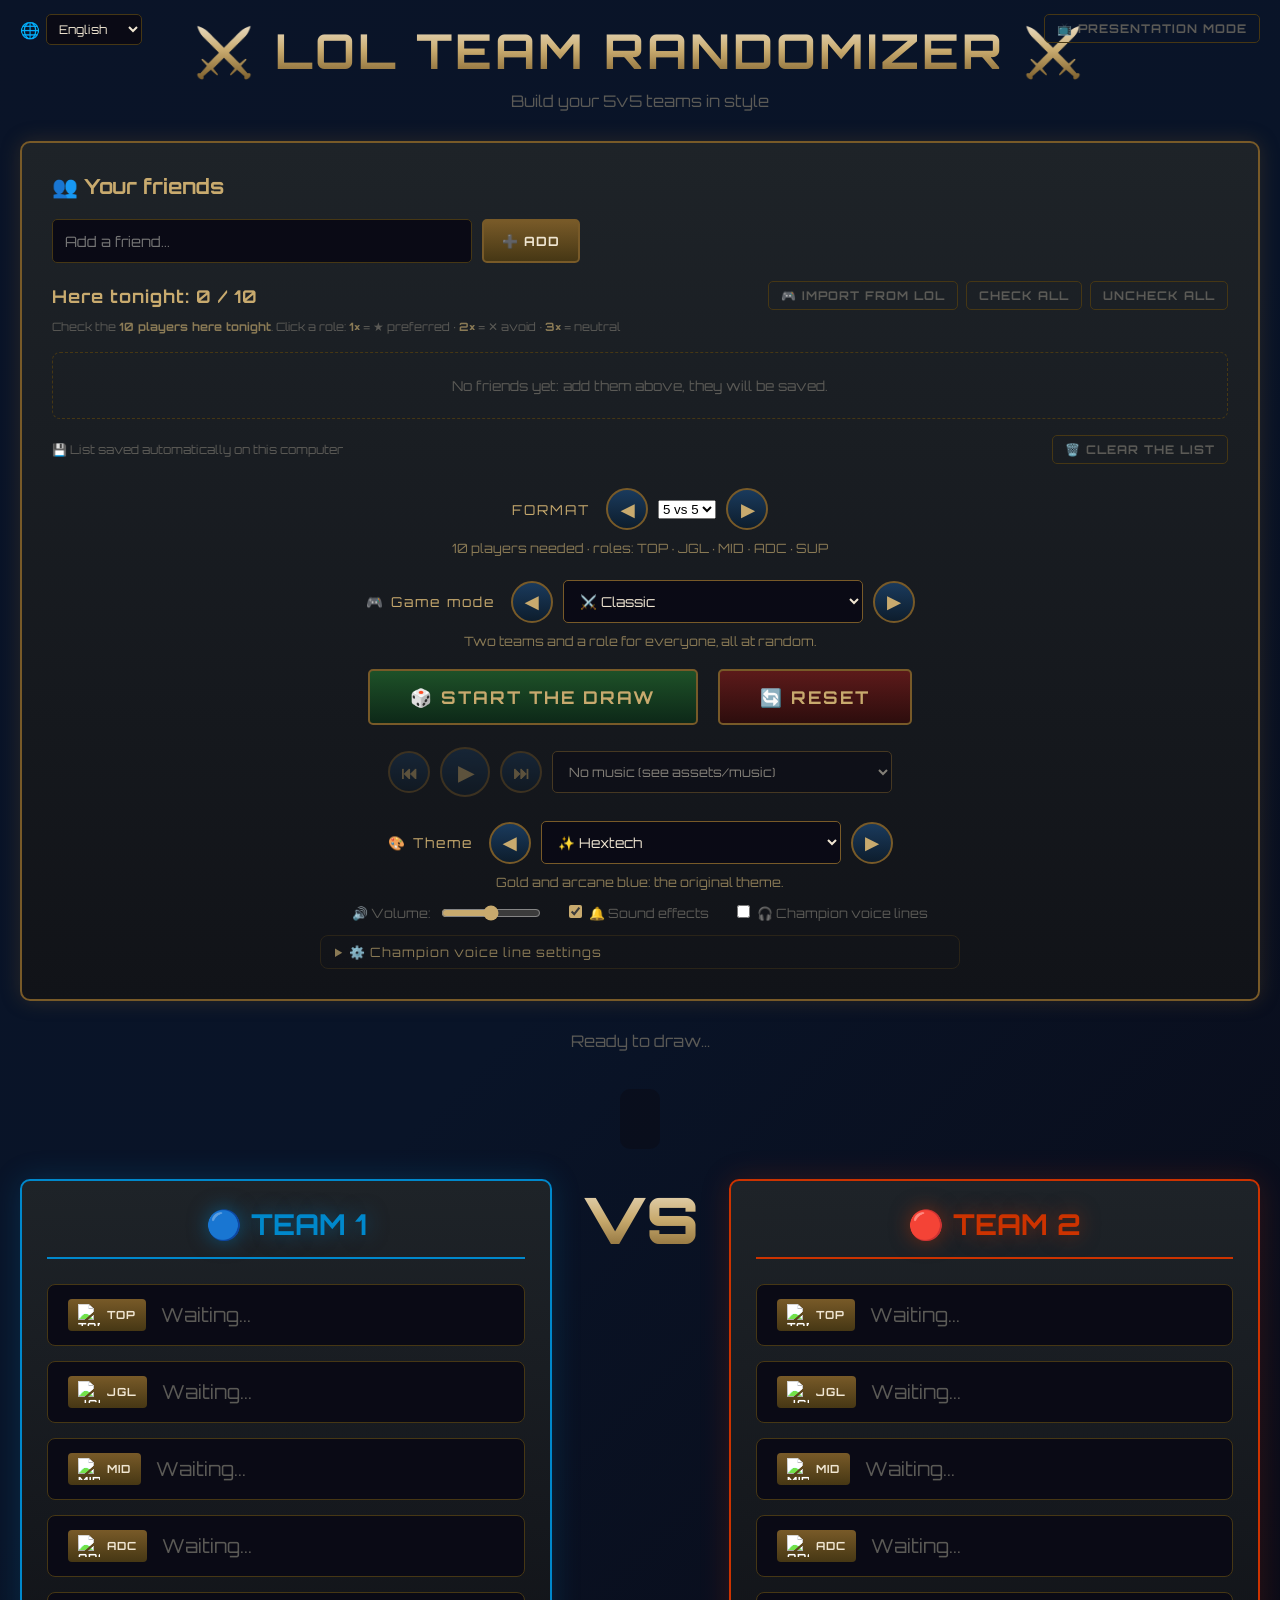
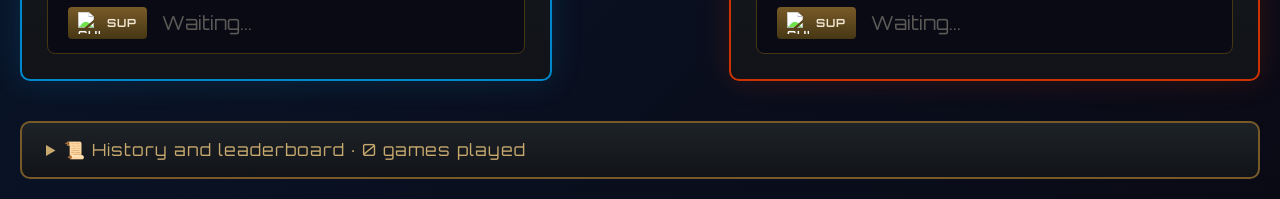
==== commit fe38a343: "Formats 4v4/3v3, mode ARAM, import du lobby LoL, boutons chat et skip - Format d'equipe 5v5 / 4v4 / " ====
--- a/index.html
+++ b/index.html
@@ -38,6 +38,8 @@
             </div>
             <div class="versus-share">
                 <button type="button" class="share-text-btn" data-i18n="share.text"></button>
+                <button type="button" class="share-chat-blue-btn" data-i18n="share.chat.blue" data-i18n-title="share.chat.title"></button>
+                <button type="button" class="share-chat-red-btn" data-i18n="share.chat.red" data-i18n-title="share.chat.title"></button>
                 <button type="button" class="share-image-btn" data-i18n="share.image"></button>
                 <button type="button" class="share-save-btn" data-i18n="share.save"></button>
             </div>
@@ -56,7 +58,7 @@
         <button type="button" class="link-btn presentation-toggle" id="presentationBtn" aria-pressed="false"
                 data-i18n="app.presentation" data-i18n-title="app.presentation.title"></button>
         <h1>⚔️ LOL TEAM RANDOMIZER ⚔️</h1>
-        <p class="subtitle" data-i18n="app.subtitle"></p>
+        <p class="subtitle" id="appSubtitle"></p>
 
         <div class="input-section">
             <h2 data-i18n="roster.title"></h2>
@@ -69,11 +71,12 @@
             <div class="roster-bar">
                 <div class="roster-count under" id="rosterCount"></div>
                 <div class="roster-bulk">
+                    <button type="button" class="link-btn" id="importLobbyBtn" data-i18n="lobby.btn" data-i18n-title="lobby.btn.title"></button>
                     <button type="button" class="link-btn" id="checkAllBtn" data-i18n="roster.checkAll"></button>
                     <button type="button" class="link-btn" id="uncheckAllBtn" data-i18n="roster.uncheckAll"></button>
                 </div>
             </div>
-            <div class="roster-legend" data-i18n-html="roster.legend"></div>
+            <div class="roster-legend" id="rosterLegend"></div>
 
             <div class="roster-grid" id="rosterGrid"></div>
             <div class="roster-notice" id="rosterNotice" role="status" aria-live="polite"></div>
@@ -82,6 +85,15 @@
                 <span class="save-hint" data-i18n="roster.saveHint"></span>
                 <button type="button" class="link-btn" id="clearRosterBtn" data-i18n="roster.clear"></button>
             </div>
+
+            <!-- Format de la partie : 5v5 / 4v4 / 3v3 -->
+            <div class="mode-bar format-bar">
+                <span class="mode-title" data-i18n="format.title"></span>
+                <button type="button" class="music-btn" id="prevFormatBtn" data-i18n-title="format.prev" data-i18n-aria="format.prev">◀</button>
+                <select id="formatSelect" data-i18n-aria="format.select.aria"></select>
+                <button type="button" class="music-btn" id="nextFormatBtn" data-i18n-title="format.next" data-i18n-aria="format.next">▶</button>
+            </div>
+            <div class="mode-description" id="formatDescription"></div>
 
             <!-- Sélecteur de mode, comme le lecteur de musique : précédent / suivant / liste -->
             <div class="mode-bar">
@@ -161,6 +173,8 @@
                     <button type="button" class="link-btn rematch-btn" id="rematchBtn" data-i18n="rematch.label" data-i18n-title="rematch.title"></button>
                     <button type="button" class="link-btn" id="showVersusBtn" data-i18n="final.show"></button>
                     <button type="button" class="link-btn share-text-btn" data-i18n="share.text"></button>
+                    <button type="button" class="link-btn share-chat-blue-btn" data-i18n="share.chat.blue" data-i18n-title="share.chat.title"></button>
+                    <button type="button" class="link-btn share-chat-red-btn" data-i18n="share.chat.red" data-i18n-title="share.chat.title"></button>
                     <button type="button" class="link-btn share-image-btn" data-i18n="share.image"></button>
                     <button type="button" class="link-btn share-save-btn" data-i18n="share.save"></button>
                 </div>
@@ -174,9 +188,9 @@
         </div>
 
         <div class="teams-section">
-            <div class="team team-blue"><h2>🔵 TEAM BLUE</h2><div class="team-slots" id="blueTeam"></div></div>
+            <div class="team team-blue"><h2 data-i18n="team.blue.title"></h2><div class="team-slots" id="blueTeam"></div></div>
             <div class="vs-section"><div class="vs">VS</div></div>
-            <div class="team team-red"><h2>🔴 TEAM RED</h2><div class="team-slots" id="redTeam"></div></div>
+            <div class="team team-red"><h2 data-i18n="team.red.title"></h2><div class="team-slots" id="redTeam"></div></div>
         </div>
 
         <!-- Carte 3D -->
@@ -194,6 +208,9 @@
             <div class="history-body" id="historyBody"></div>
         </details>
     </div>
+
+    <!-- Visible seulement pendant un tirage : passe la cinématique et affiche tout de suite le résultat -->
+    <button type="button" class="skip-btn" id="skipBtn" data-i18n="skip.btn" data-i18n-title="skip.title"></button>
 
     <!-- Télécommande du mode présentation (visible seulement dans ce mode) -->
     <div class="presentation-bar" id="presentationBar">
@@ -225,6 +242,7 @@
     <script src="js/modes.js"></script>
     <script src="js/ui.js"></script>
     <script src="js/roster.js"></script>
+    <script src="js/lobby.js"></script>
     <script src="js/map.js"></script>
     <script src="js/overlay.js"></script>
     <script src="js/stats.js"></script>
--- a/css/style.css
+++ b/css/style.css
@@ -160,8 +160,9 @@
 
 .roster-notice { min-height: 0; margin-top: 14px; font-size: 0.8rem; }
 .roster-notice.warn { color: #ffcc00; }
+.roster-notice.ok { color: #4ade80; }
 .roster-notice.error { color: #ff6b4a; }
-.roster-notice.warn, .roster-notice.error { padding: 10px 14px; border: 1px solid currentColor; border-radius: 6px; background: rgba(0, 0, 0, 0.3); }
+.roster-notice.warn, .roster-notice.error, .roster-notice.ok { padding: 10px 14px; border: 1px solid currentColor; border-radius: 6px; background: rgba(0, 0, 0, 0.3); }
 
 .players-footer { display: flex; justify-content: space-between; align-items: center; gap: 15px; flex-wrap: wrap; margin-top: 16px; }
 .save-hint { color: var(--muted-dark); font-size: 0.75rem; }
@@ -369,6 +370,16 @@
 }
 .lang-switch select:focus { outline: none; border-color: var(--gold); }
 body.presentation .lang-switch { display: none; }
+/* Bouton "Passer la cinématique" : au-dessus du compte à rebours (z-index 8000), seulement pendant un tirage */
+.skip-btn {
+    display: none; position: fixed; right: 20px; bottom: 20px; z-index: 8500;
+    padding: 14px 22px; font-size: 1rem; letter-spacing: 1px;
+    background: linear-gradient(180deg, var(--border) 0%, var(--border-dim) 100%); color: var(--gold-light);
+    border: 2px solid var(--gold); box-shadow: 0 4px 18px rgba(0, 0, 0, 0.55);
+}
+.skip-btn:hover { filter: brightness(1.25); }
+body.drawing .skip-btn { display: block; }
+body.presentation .skip-btn { bottom: 96px; }
 .presentation-bar {
     display: none; position: fixed; left: 0; right: 0; bottom: 0; z-index: 7000;
     align-items: center; justify-content: center; flex-wrap: wrap; gap: 10px; padding: 12px 16px;
@@ -395,6 +406,8 @@
 body.presentation #adjustHintText,
 body.presentation #rematchBtn,
 body.presentation .post-actions .share-text-btn,
+body.presentation .post-actions .share-chat-blue-btn,
+body.presentation .post-actions .share-chat-red-btn,
 body.presentation .post-actions .share-image-btn,
 body.presentation .post-actions .share-save-btn { display: none; }
 body.presentation .container { max-width: 1700px; padding: 12px 24px 150px; }
